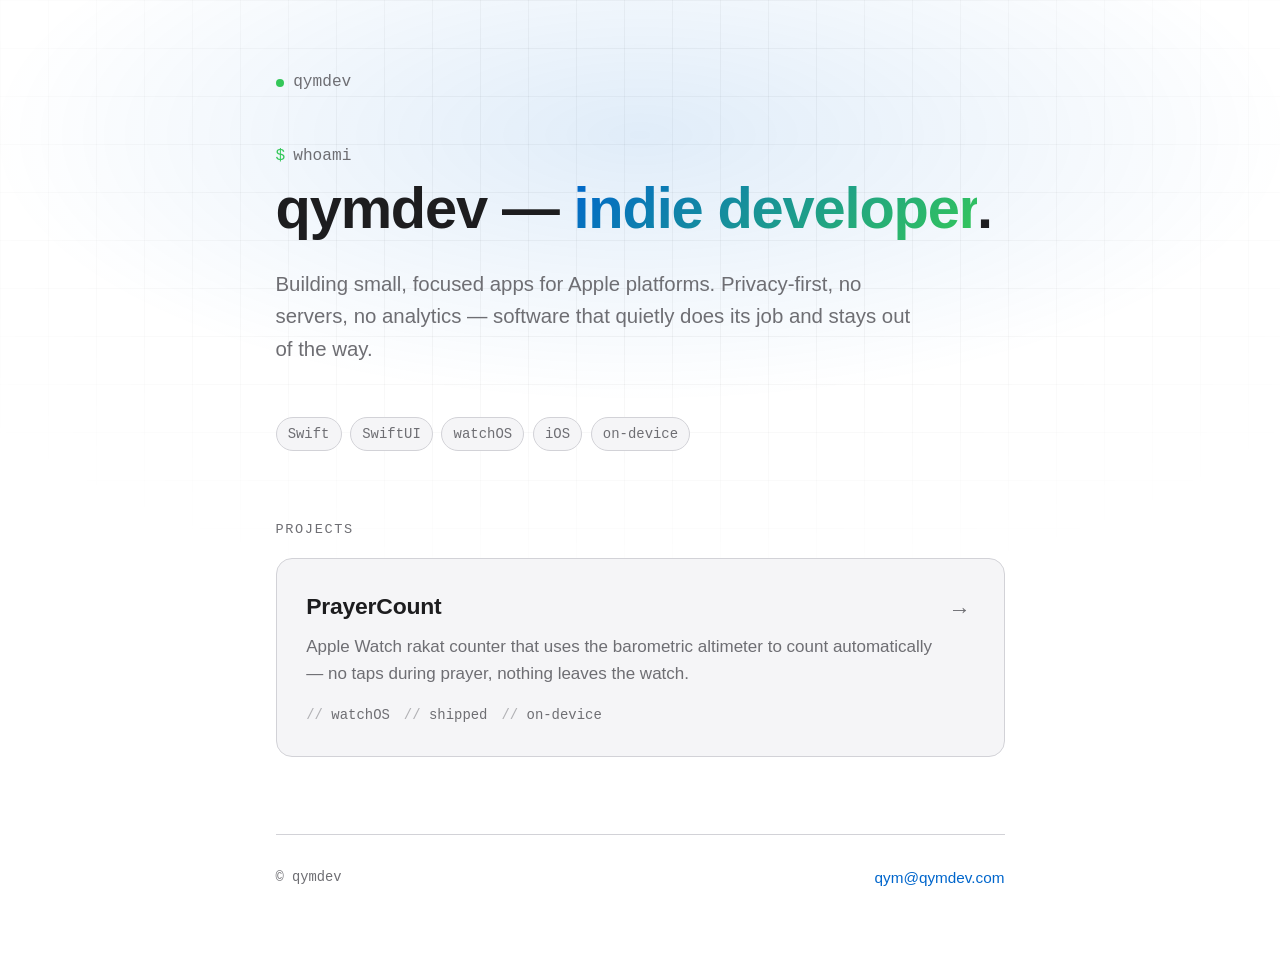
==== index.html @ ad357168 "Initial scaffolding" ====
<!doctype html>
<html lang="en">
<head>
  <meta charset="utf-8">
  <meta name="viewport" content="width=device-width, initial-scale=1">
  <title>qymdev</title>
  <meta name="description" content="qymdev — software for Apple platforms, indie apps, and side projects.">
  <meta name="theme-color" content="#0a0a0b" media="(prefers-color-scheme: dark)">
  <meta name="theme-color" content="#ffffff" media="(prefers-color-scheme: light)">
  <style>
    :root {
      --bg: #ffffff;
      --bg-elev: #f5f5f7;
      --fg: #1d1d1f;
      --muted: #6e6e73;
      --link: #0066cc;
      --border: #d2d2d7;
      --accent: #34c759;
      --grid: rgba(0, 0, 0, 0.04);
      --glow: rgba(0, 102, 204, 0.12);
    }
    @media (prefers-color-scheme: dark) {
      :root {
        --bg: #0a0a0b;
        --bg-elev: #16161a;
        --fg: #f5f5f7;
        --muted: #a1a1a6;
        --link: #66b3ff;
        --border: #2a2a2f;
        --accent: #30d158;
        --grid: rgba(255, 255, 255, 0.04);
        --glow: rgba(102, 179, 255, 0.18);
      }
    }
    * { box-sizing: border-box; }
    html { -webkit-text-size-adjust: 100%; }
    body {
      font-family: -apple-system, BlinkMacSystemFont, "Segoe UI", Roboto, "Helvetica Neue", sans-serif;
      font-size: 17px;
      line-height: 1.6;
      color: var(--fg);
      background: var(--bg);
      margin: 0;
      min-height: 100vh;
      position: relative;
      overflow-x: hidden;
    }
    body::before {
      content: "";
      position: fixed;
      inset: 0;
      background-image:
        linear-gradient(var(--grid) 1px, transparent 1px),
        linear-gradient(90deg, var(--grid) 1px, transparent 1px);
      background-size: 48px 48px;
      mask-image: radial-gradient(ellipse 80% 60% at 50% 20%, black 30%, transparent 80%);
      -webkit-mask-image: radial-gradient(ellipse 80% 60% at 50% 20%, black 30%, transparent 80%);
      pointer-events: none;
      z-index: 0;
    }
    body::after {
      content: "";
      position: fixed;
      top: -20%;
      left: 50%;
      transform: translateX(-50%);
      width: 120%;
      height: 70vh;
      background: radial-gradient(ellipse at center, var(--glow) 0%, transparent 60%);
      pointer-events: none;
      z-index: 0;
    }
    main {
      position: relative;
      z-index: 1;
      max-width: 780px;
      margin: 0 auto;
      padding: 4em 1.5em 4em;
    }
    .brand {
      display: inline-flex;
      align-items: center;
      gap: 0.6em;
      font-family: ui-monospace, SFMono-Regular, Menlo, Monaco, Consolas, monospace;
      font-size: 0.95em;
      color: var(--muted);
      margin-bottom: 3em;
    }
    .brand .dot {
      width: 8px;
      height: 8px;
      border-radius: 50%;
      background: var(--accent);
      box-shadow: 0 0 0 0 var(--accent);
      animation: pulse 2.4s infinite;
    }
    @keyframes pulse {
      0%   { box-shadow: 0 0 0 0 rgba(52, 199, 89, 0.5); }
      70%  { box-shadow: 0 0 0 10px rgba(52, 199, 89, 0); }
      100% { box-shadow: 0 0 0 0 rgba(52, 199, 89, 0); }
    }
    .prompt {
      font-family: ui-monospace, SFMono-Regular, Menlo, Monaco, Consolas, monospace;
      font-size: 0.95em;
      color: var(--muted);
      margin: 0 0 0.5em;
    }
    .prompt .caret { color: var(--accent); margin-right: 0.5em; }
    h1 {
      font-size: clamp(2.2em, 6vw, 3.4em);
      font-weight: 700;
      letter-spacing: -0.02em;
      line-height: 1.05;
      margin: 0 0 0.5em;
    }
    h1 .gradient {
      background: linear-gradient(135deg, var(--link), var(--accent));
      -webkit-background-clip: text;
      background-clip: text;
      color: transparent;
    }
    .lede {
      font-size: 1.2em;
      color: var(--muted);
      max-width: 56ch;
      margin: 0 0 2.5em;
    }
    .tag-row {
      display: flex;
      flex-wrap: wrap;
      gap: 0.5em;
      margin: 0 0 4em;
    }
    .tag {
      font-family: ui-monospace, SFMono-Regular, Menlo, Monaco, Consolas, monospace;
      font-size: 0.82em;
      padding: 0.35em 0.8em;
      border: 1px solid var(--border);
      border-radius: 999px;
      color: var(--muted);
      background: var(--bg-elev);
    }
    .section-label {
      font-family: ui-monospace, SFMono-Regular, Menlo, Monaco, Consolas, monospace;
      font-size: 0.8em;
      text-transform: uppercase;
      letter-spacing: 0.12em;
      color: var(--muted);
      margin: 0 0 1.25em;
    }
    .project {
      display: block;
      padding: 1.75em;
      border: 1px solid var(--border);
      border-radius: 16px;
      background: var(--bg-elev);
      color: inherit;
      text-decoration: none;
      transition: transform 0.18s ease, border-color 0.18s ease, box-shadow 0.18s ease;
      position: relative;
      overflow: hidden;
    }
    .project::after {
      content: "→";
      position: absolute;
      top: 1.5em;
      right: 1.5em;
      font-size: 1.3em;
      color: var(--muted);
      transition: transform 0.18s ease, color 0.18s ease;
    }
    .project:hover {
      transform: translateY(-2px);
      border-color: var(--link);
      box-shadow: 0 12px 32px -12px var(--glow);
    }
    .project:hover::after {
      transform: translate(4px, -4px);
      color: var(--link);
    }
    .project-title {
      font-size: 1.35em;
      font-weight: 600;
      margin: 0 0 0.35em;
      letter-spacing: -0.01em;
    }
    .project-desc {
      color: var(--muted);
      margin: 0 0 1em;
      padding-right: 2em;
    }
    .project-meta {
      display: flex;
      flex-wrap: wrap;
      gap: 1em;
      font-family: ui-monospace, SFMono-Regular, Menlo, Monaco, Consolas, monospace;
      font-size: 0.82em;
      color: var(--muted);
    }
    .project-meta span::before {
      content: "// ";
      opacity: 0.5;
    }
    footer {
      margin-top: 5em;
      padding-top: 2em;
      border-top: 1px solid var(--border);
      color: var(--muted);
      font-size: 0.9em;
      display: flex;
      flex-wrap: wrap;
      gap: 1.5em;
      justify-content: space-between;
      align-items: center;
    }
    footer a { color: var(--link); text-decoration: none; }
    footer a:hover { text-decoration: underline; }
    footer .mono {
      font-family: ui-monospace, SFMono-Regular, Menlo, Monaco, Consolas, monospace;
      font-size: 0.9em;
    }
    @media (max-width: 600px) {
      main { padding: 2.5em 1.25em 3em; }
      .brand { margin-bottom: 2em; }
      .lede { font-size: 1.05em; margin-bottom: 2em; }
      .tag-row { margin-bottom: 3em; }
      .project { padding: 1.4em; }
      .project::after { top: 1.2em; right: 1.2em; }
    }
    @media (prefers-reduced-motion: reduce) {
      .brand .dot { animation: none; }
      .project { transition: none; }
    }
  </style>
</head>
<body>
<main>
  <div class="brand">
    <span class="dot" aria-hidden="true"></span>
    <span>qymdev</span>
  </div>

  <p class="prompt"><span class="caret">$</span>whoami</p>
  <h1>qymdev &mdash; <span class="gradient">indie developer</span>.</h1>
  <p class="lede">Building small, focused apps for Apple platforms. Privacy-first, no servers, no analytics &mdash; software that quietly does its job and stays out of the way.</p>

  <div class="tag-row">
    <span class="tag">Swift</span>
    <span class="tag">SwiftUI</span>
    <span class="tag">watchOS</span>
    <span class="tag">iOS</span>
    <span class="tag">on-device</span>
  </div>

  <p class="section-label">Projects</p>

  <a class="project" href="/prayercount/">
    <h2 class="project-title">PrayerCount</h2>
    <p class="project-desc">Apple Watch rakat counter that uses the barometric altimeter to count automatically &mdash; no taps during prayer, nothing leaves the watch.</p>
    <div class="project-meta">
      <span>watchOS</span>
      <span>shipped</span>
      <span>on-device</span>
    </div>
  </a>

  <footer>
    <span class="mono">&copy; qymdev</span>
    <a href="mailto:qym@qymdev.com">qym@qymdev.com</a>
  </footer>
</main>
</body>
</html>
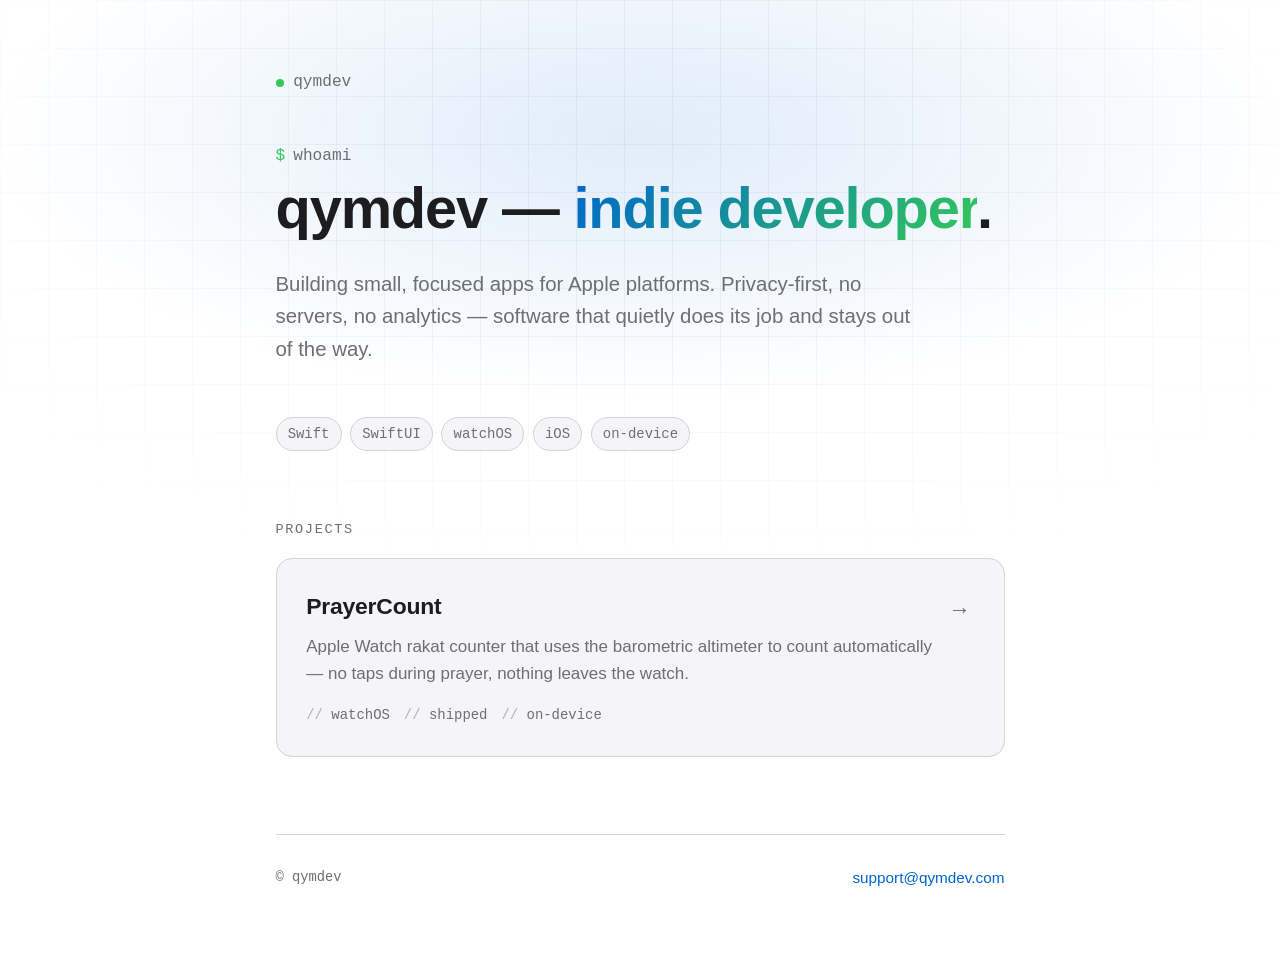
==== commit 33b56470: "Initial scaffolding" ====
--- a/index.html
+++ b/index.html
@@ -266,7 +266,7 @@
 
   <footer>
     <span class="mono">&copy; qymdev</span>
-    <a href="mailto:qym@qymdev.com">qym@qymdev.com</a>
+    <a href="mailto:support@qymdev.com">support@qymdev.com</a>
   </footer>
 </main>
 </body>
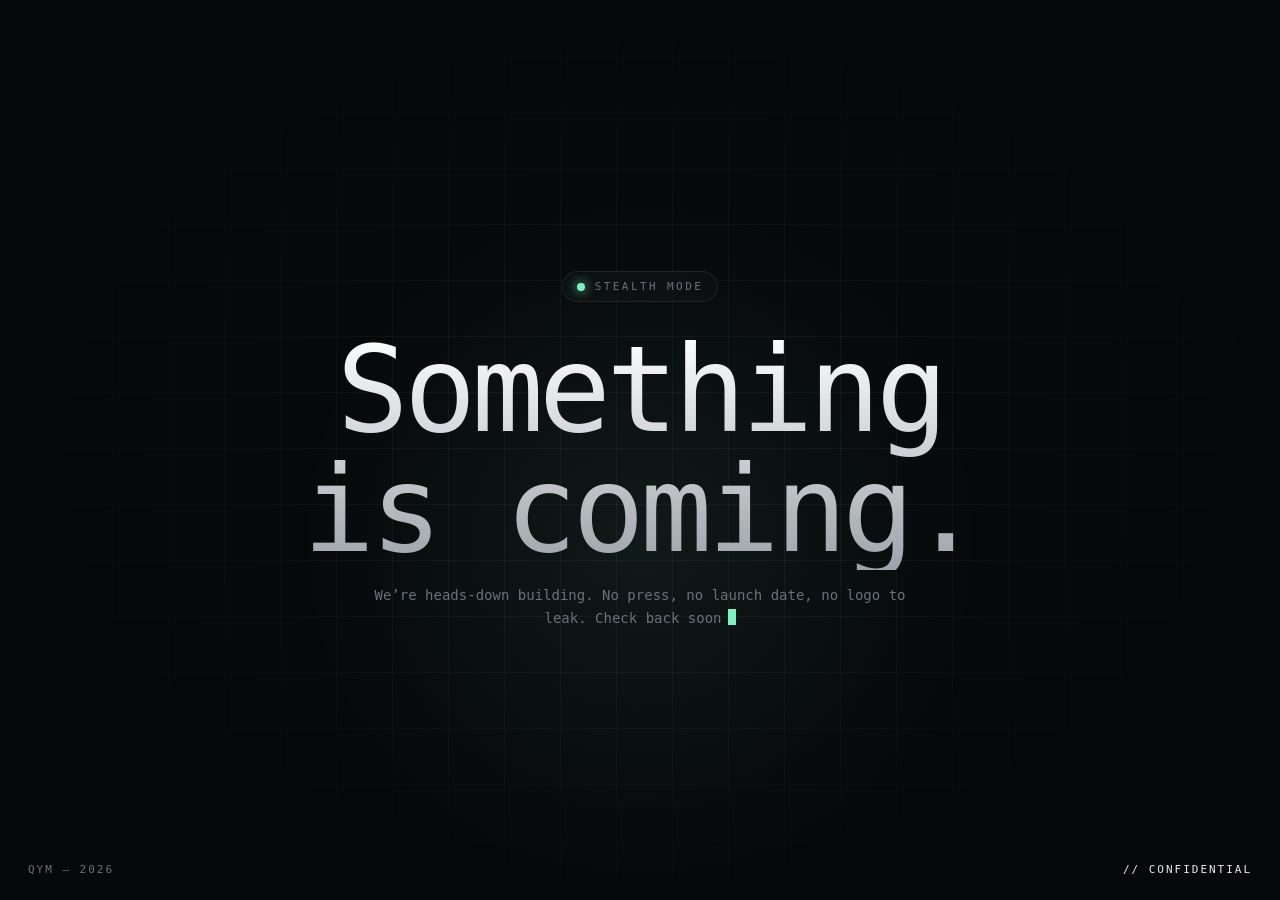
==== commit 76b2a95b: "changes" ====
--- a/index.html
+++ b/index.html
@@ -1,273 +1,155 @@
 <!doctype html>
 <html lang="en">
 <head>
-  <meta charset="utf-8">
-  <meta name="viewport" content="width=device-width, initial-scale=1">
-  <title>qymdev</title>
-  <meta name="description" content="qymdev — software for Apple platforms, indie apps, and side projects.">
-  <meta name="theme-color" content="#0a0a0b" media="(prefers-color-scheme: dark)">
-  <meta name="theme-color" content="#ffffff" media="(prefers-color-scheme: light)">
-  <style>
-    :root {
-      --bg: #ffffff;
-      --bg-elev: #f5f5f7;
-      --fg: #1d1d1f;
-      --muted: #6e6e73;
-      --link: #0066cc;
-      --border: #d2d2d7;
-      --accent: #34c759;
-      --grid: rgba(0, 0, 0, 0.04);
-      --glow: rgba(0, 102, 204, 0.12);
-    }
-    @media (prefers-color-scheme: dark) {
-      :root {
-        --bg: #0a0a0b;
-        --bg-elev: #16161a;
-        --fg: #f5f5f7;
-        --muted: #a1a1a6;
-        --link: #66b3ff;
-        --border: #2a2a2f;
-        --accent: #30d158;
-        --grid: rgba(255, 255, 255, 0.04);
-        --glow: rgba(102, 179, 255, 0.18);
-      }
-    }
-    * { box-sizing: border-box; }
-    html { -webkit-text-size-adjust: 100%; }
-    body {
-      font-family: -apple-system, BlinkMacSystemFont, "Segoe UI", Roboto, "Helvetica Neue", sans-serif;
-      font-size: 17px;
-      line-height: 1.6;
-      color: var(--fg);
-      background: var(--bg);
-      margin: 0;
-      min-height: 100vh;
-      position: relative;
-      overflow-x: hidden;
-    }
-    body::before {
-      content: "";
-      position: fixed;
-      inset: 0;
-      background-image:
-        linear-gradient(var(--grid) 1px, transparent 1px),
-        linear-gradient(90deg, var(--grid) 1px, transparent 1px);
-      background-size: 48px 48px;
-      mask-image: radial-gradient(ellipse 80% 60% at 50% 20%, black 30%, transparent 80%);
-      -webkit-mask-image: radial-gradient(ellipse 80% 60% at 50% 20%, black 30%, transparent 80%);
-      pointer-events: none;
-      z-index: 0;
-    }
-    body::after {
-      content: "";
-      position: fixed;
-      top: -20%;
-      left: 50%;
-      transform: translateX(-50%);
-      width: 120%;
-      height: 70vh;
-      background: radial-gradient(ellipse at center, var(--glow) 0%, transparent 60%);
-      pointer-events: none;
-      z-index: 0;
-    }
-    main {
-      position: relative;
-      z-index: 1;
-      max-width: 780px;
-      margin: 0 auto;
-      padding: 4em 1.5em 4em;
-    }
-    .brand {
-      display: inline-flex;
-      align-items: center;
-      gap: 0.6em;
-      font-family: ui-monospace, SFMono-Regular, Menlo, Monaco, Consolas, monospace;
-      font-size: 0.95em;
-      color: var(--muted);
-      margin-bottom: 3em;
-    }
-    .brand .dot {
-      width: 8px;
-      height: 8px;
-      border-radius: 50%;
-      background: var(--accent);
-      box-shadow: 0 0 0 0 var(--accent);
-      animation: pulse 2.4s infinite;
-    }
-    @keyframes pulse {
-      0%   { box-shadow: 0 0 0 0 rgba(52, 199, 89, 0.5); }
-      70%  { box-shadow: 0 0 0 10px rgba(52, 199, 89, 0); }
-      100% { box-shadow: 0 0 0 0 rgba(52, 199, 89, 0); }
-    }
-    .prompt {
-      font-family: ui-monospace, SFMono-Regular, Menlo, Monaco, Consolas, monospace;
-      font-size: 0.95em;
-      color: var(--muted);
-      margin: 0 0 0.5em;
-    }
-    .prompt .caret { color: var(--accent); margin-right: 0.5em; }
-    h1 {
-      font-size: clamp(2.2em, 6vw, 3.4em);
-      font-weight: 700;
-      letter-spacing: -0.02em;
-      line-height: 1.05;
-      margin: 0 0 0.5em;
-    }
-    h1 .gradient {
-      background: linear-gradient(135deg, var(--link), var(--accent));
-      -webkit-background-clip: text;
-      background-clip: text;
-      color: transparent;
-    }
-    .lede {
-      font-size: 1.2em;
-      color: var(--muted);
-      max-width: 56ch;
-      margin: 0 0 2.5em;
-    }
-    .tag-row {
-      display: flex;
-      flex-wrap: wrap;
-      gap: 0.5em;
-      margin: 0 0 4em;
-    }
-    .tag {
-      font-family: ui-monospace, SFMono-Regular, Menlo, Monaco, Consolas, monospace;
-      font-size: 0.82em;
-      padding: 0.35em 0.8em;
-      border: 1px solid var(--border);
-      border-radius: 999px;
-      color: var(--muted);
-      background: var(--bg-elev);
-    }
-    .section-label {
-      font-family: ui-monospace, SFMono-Regular, Menlo, Monaco, Consolas, monospace;
-      font-size: 0.8em;
-      text-transform: uppercase;
-      letter-spacing: 0.12em;
-      color: var(--muted);
-      margin: 0 0 1.25em;
-    }
-    .project {
-      display: block;
-      padding: 1.75em;
-      border: 1px solid var(--border);
-      border-radius: 16px;
-      background: var(--bg-elev);
-      color: inherit;
-      text-decoration: none;
-      transition: transform 0.18s ease, border-color 0.18s ease, box-shadow 0.18s ease;
-      position: relative;
-      overflow: hidden;
-    }
-    .project::after {
-      content: "→";
-      position: absolute;
-      top: 1.5em;
-      right: 1.5em;
-      font-size: 1.3em;
-      color: var(--muted);
-      transition: transform 0.18s ease, color 0.18s ease;
-    }
-    .project:hover {
-      transform: translateY(-2px);
-      border-color: var(--link);
-      box-shadow: 0 12px 32px -12px var(--glow);
-    }
-    .project:hover::after {
-      transform: translate(4px, -4px);
-      color: var(--link);
-    }
-    .project-title {
-      font-size: 1.35em;
-      font-weight: 600;
-      margin: 0 0 0.35em;
-      letter-spacing: -0.01em;
-    }
-    .project-desc {
-      color: var(--muted);
-      margin: 0 0 1em;
-      padding-right: 2em;
-    }
-    .project-meta {
-      display: flex;
-      flex-wrap: wrap;
-      gap: 1em;
-      font-family: ui-monospace, SFMono-Regular, Menlo, Monaco, Consolas, monospace;
-      font-size: 0.82em;
-      color: var(--muted);
-    }
-    .project-meta span::before {
-      content: "// ";
-      opacity: 0.5;
-    }
-    footer {
-      margin-top: 5em;
-      padding-top: 2em;
-      border-top: 1px solid var(--border);
-      color: var(--muted);
-      font-size: 0.9em;
-      display: flex;
-      flex-wrap: wrap;
-      gap: 1.5em;
-      justify-content: space-between;
-      align-items: center;
-    }
-    footer a { color: var(--link); text-decoration: none; }
-    footer a:hover { text-decoration: underline; }
-    footer .mono {
-      font-family: ui-monospace, SFMono-Regular, Menlo, Monaco, Consolas, monospace;
-      font-size: 0.9em;
-    }
-    @media (max-width: 600px) {
-      main { padding: 2.5em 1.25em 3em; }
-      .brand { margin-bottom: 2em; }
-      .lede { font-size: 1.05em; margin-bottom: 2em; }
-      .tag-row { margin-bottom: 3em; }
-      .project { padding: 1.4em; }
-      .project::after { top: 1.2em; right: 1.2em; }
-    }
-    @media (prefers-reduced-motion: reduce) {
-      .brand .dot { animation: none; }
-      .project { transition: none; }
-    }
-  </style>
+<meta charset="utf-8" />
+<meta name="viewport" content="width=device-width, initial-scale=1" />
+<meta name="robots" content="noindex, nofollow" />
+<title>qym — stealth</title>
+<style>
+  :root {
+    --bg: #07080a;
+    --fg: #e7e9ec;
+    --muted: #6b7079;
+    --accent: #7cf2c1;
+  }
+
+  * { box-sizing: border-box; }
+
+  html, body {
+    margin: 0;
+    height: 100%;
+    background: var(--bg);
+    color: var(--fg);
+    font-family: ui-monospace, SFMono-Regular, "SF Mono", Menlo, Consolas, monospace;
+    -webkit-font-smoothing: antialiased;
+    overflow: hidden;
+  }
+
+  .grid {
+    position: fixed;
+    inset: 0;
+    background-image:
+      linear-gradient(to right, rgba(255,255,255,0.04) 1px, transparent 1px),
+      linear-gradient(to bottom, rgba(255,255,255,0.04) 1px, transparent 1px);
+    background-size: 56px 56px;
+    mask-image: radial-gradient(ellipse at center, black 30%, transparent 75%);
+    -webkit-mask-image: radial-gradient(ellipse at center, black 30%, transparent 75%);
+    pointer-events: none;
+  }
+
+  .glow {
+    position: fixed;
+    inset: 0;
+    background: radial-gradient(600px circle at 50% 60%, rgba(124, 242, 193, 0.08), transparent 60%);
+    pointer-events: none;
+  }
+
+  main {
+    position: relative;
+    height: 100%;
+    display: flex;
+    flex-direction: column;
+    align-items: center;
+    justify-content: center;
+    padding: 24px;
+    text-align: center;
+  }
+
+  .badge {
+    display: inline-flex;
+    align-items: center;
+    gap: 10px;
+    font-size: 11px;
+    letter-spacing: 0.22em;
+    text-transform: uppercase;
+    color: var(--muted);
+    padding: 8px 14px;
+    border: 1px solid rgba(255,255,255,0.08);
+    border-radius: 999px;
+    background: rgba(255,255,255,0.02);
+    backdrop-filter: blur(6px);
+  }
+
+  .dot {
+    width: 8px;
+    height: 8px;
+    border-radius: 50%;
+    background: var(--accent);
+    box-shadow: 0 0 12px var(--accent);
+    animation: pulse 1.8s ease-in-out infinite;
+  }
+
+  @keyframes pulse {
+    0%, 100% { opacity: 1; transform: scale(1); }
+    50%      { opacity: 0.4; transform: scale(0.85); }
+  }
+
+  h1 {
+    margin: 28px 0 14px;
+    font-size: clamp(48px, 10vw, 120px);
+    font-weight: 500;
+    letter-spacing: -0.04em;
+    line-height: 1;
+    background: linear-gradient(180deg, #ffffff 0%, #8a9099 120%);
+    -webkit-background-clip: text;
+    background-clip: text;
+    color: transparent;
+  }
+
+  .tagline {
+    max-width: 540px;
+    color: var(--muted);
+    font-size: 14px;
+    line-height: 1.6;
+    margin: 0 auto;
+  }
+
+  .cursor {
+    display: inline-block;
+    width: 8px;
+    height: 16px;
+    background: var(--accent);
+    margin-left: 6px;
+    transform: translateY(2px);
+    animation: blink 1s steps(2) infinite;
+  }
+
+  @keyframes blink { 50% { opacity: 0; } }
+
+  footer {
+    position: fixed;
+    bottom: 24px;
+    left: 0; right: 0;
+    display: flex;
+    justify-content: space-between;
+    padding: 0 28px;
+    font-size: 11px;
+    letter-spacing: 0.18em;
+    text-transform: uppercase;
+    color: var(--muted);
+  }
+
+  footer span:last-child {
+    color: var(--fg);
+  }
+</style>
 </head>
 <body>
-<main>
-  <div class="brand">
-    <span class="dot" aria-hidden="true"></span>
-    <span>qymdev</span>
-  </div>
+  <div class="grid"></div>
+  <div class="glow"></div>
 
-  <p class="prompt"><span class="caret">$</span>whoami</p>
-  <h1>qymdev &mdash; <span class="gradient">indie developer</span>.</h1>
-  <p class="lede">Building small, focused apps for Apple platforms. Privacy-first, no servers, no analytics &mdash; software that quietly does its job and stays out of the way.</p>
-
-  <div class="tag-row">
-    <span class="tag">Swift</span>
-    <span class="tag">SwiftUI</span>
-    <span class="tag">watchOS</span>
-    <span class="tag">iOS</span>
-    <span class="tag">on-device</span>
-  </div>
-
-  <p class="section-label">Projects</p>
-
-  <a class="project" href="/prayercount/">
-    <h2 class="project-title">PrayerCount</h2>
-    <p class="project-desc">Apple Watch rakat counter that uses the barometric altimeter to count automatically &mdash; no taps during prayer, nothing leaves the watch.</p>
-    <div class="project-meta">
-      <span>watchOS</span>
-      <span>shipped</span>
-      <span>on-device</span>
-    </div>
-  </a>
+  <main>
+    <span class="badge"><span class="dot"></span> Stealth Mode</span>
+    <h1>Something<br/>is coming.</h1>
+    <p class="tagline">
+      We&rsquo;re heads-down building. No press, no launch date, no logo to leak.
+      Check back soon<span class="cursor"></span>
+    </p>
+  </main>
 
   <footer>
-    <span class="mono">&copy; qymdev</span>
-    <a href="mailto:support@qymdev.com">support@qymdev.com</a>
+    <span>qym &mdash; 2026</span>
+    <span>// confidential</span>
   </footer>
-</main>
 </body>
 </html>
